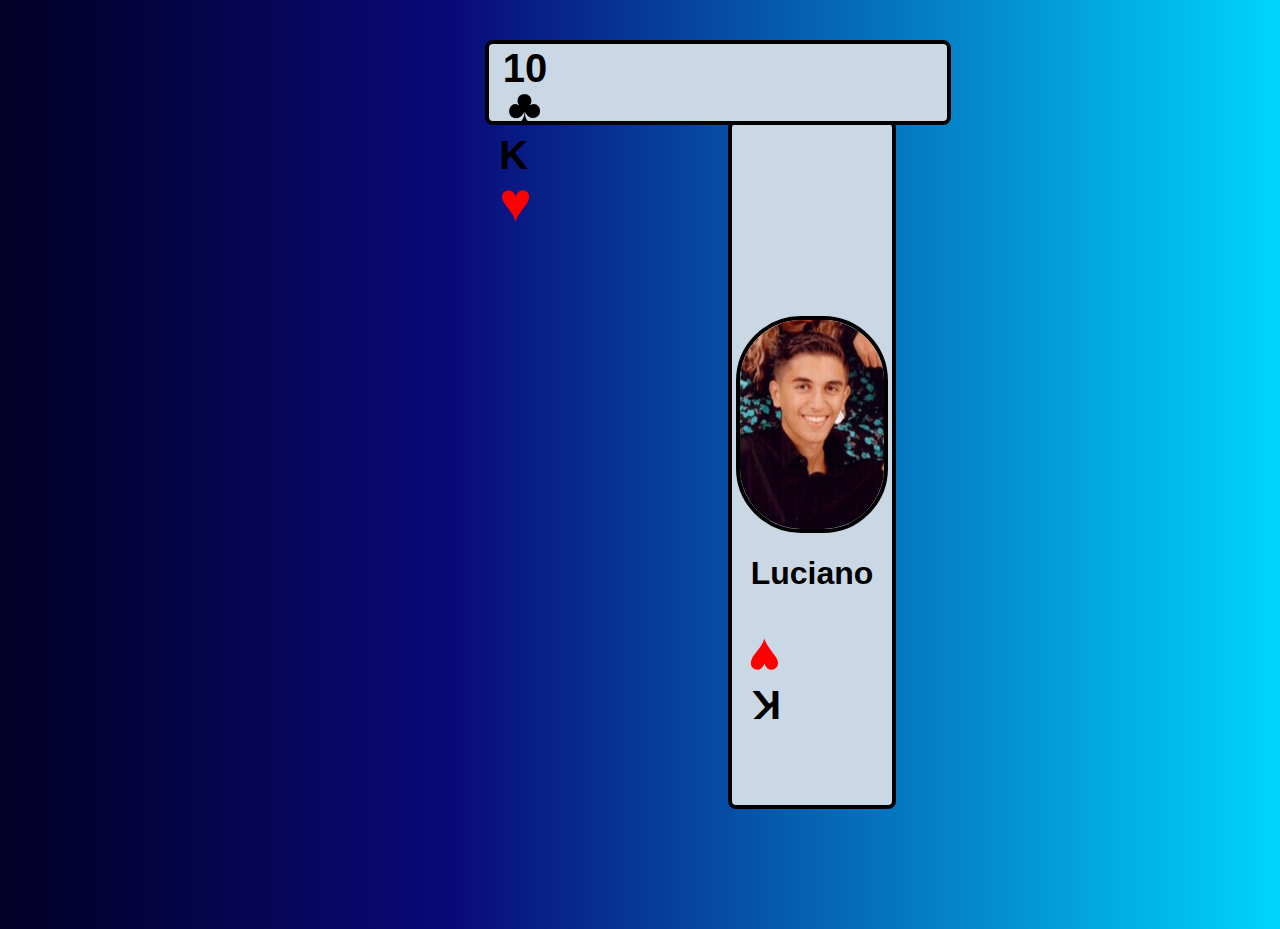
==== visitekaartje/index.html @ 0f0aa776 "nieuwe kaart" ====
<!DOCTYPE html>
<html lang="en">
  <head>
    <meta charset="UTF-8">
    <meta name="viewport" content="width=device-width, initial-scale=1.0">
    <title>FDND Visitekaartje - Luciano</title>
    <link rel="stylesheet" href="css/style.css">
  </head>
  <body>

    <div class="container">
      <div class="content-holder">
        <header>
          <img class="ik" src="assets/image1.jpg">
          <h1>Luciano</h1>
        </header>
      </div>
      
      <div class="icon">
        <h2 class="koning">K</h2>
        <p class="hart">&#x2665;</p>

        <h2 class="koning-rot">K</h2>
        <p class="hart-rot">&#x2665;</p>
        
      </div>
    </div>

    <div class="content-holder-1">
      <h2 class="tien">10</h2>
      <p class="klaveren">&#x2663;</p>
    </div>



	<script src="script.js"></script>
  </body>
</html>
---- visitekaartje/css/style.css ----
.content-holder {
    display: flex;
    justify-content: center;
    padding: 12em 5em;
    border-radius: 8px;
    border: solid 4px;
    background-color: #CAD8E5;
}

.content-holder-1 {
    position: absolute;
    padding: 2.4em 14.3em;
    border-radius: 8px;
    border: solid 4px;
    background-color: #CAD8E5;
    top: 40px;
    left: 37.9%;
}

.container {
    padding: 7em 45em;
}

body {
    font-family: Arial, Helvetica, sans-serif;
    background: rgb(2,0,36);
    background: linear-gradient(90deg, rgba(2,0,36,1) 0%, rgba(9,9,121,1) 35%, rgba(0,212,255,1) 100%);
}

header {
    display: flex;
    align-items: center;
    justify-content: center;
    flex-direction: column;
}

.ik {
    width: 9em;
    border-radius: 65px;
    border: solid 4px black;
}

.hart {
    font-size: 55px;
    position: absolute;
    top: 115px;
    color: red;
    left: 39%;
}

.koning {
    font-size: 40px;
    position: absolute;
    top: 100px;
    left: 39%;
}

.hart-rot {
    font-size: 55px;
    position: absolute;
    bottom: 155px;
    right: 39%;
    color: red;
    transform: rotate(180deg);
}

.koning-rot {
    font-size: 40px;
    position: absolute;
    bottom: 140px;
    right: 39%;
    transform: rotate(180deg);
}

.klaveren {
    font-size: 52px;
    position: absolute;
    top: -19px;
    color: black;
    left: 4%;
}

.tien {
    font-size: 40px;
    position: absolute;
    top: -31px;
    left: 3%;
}
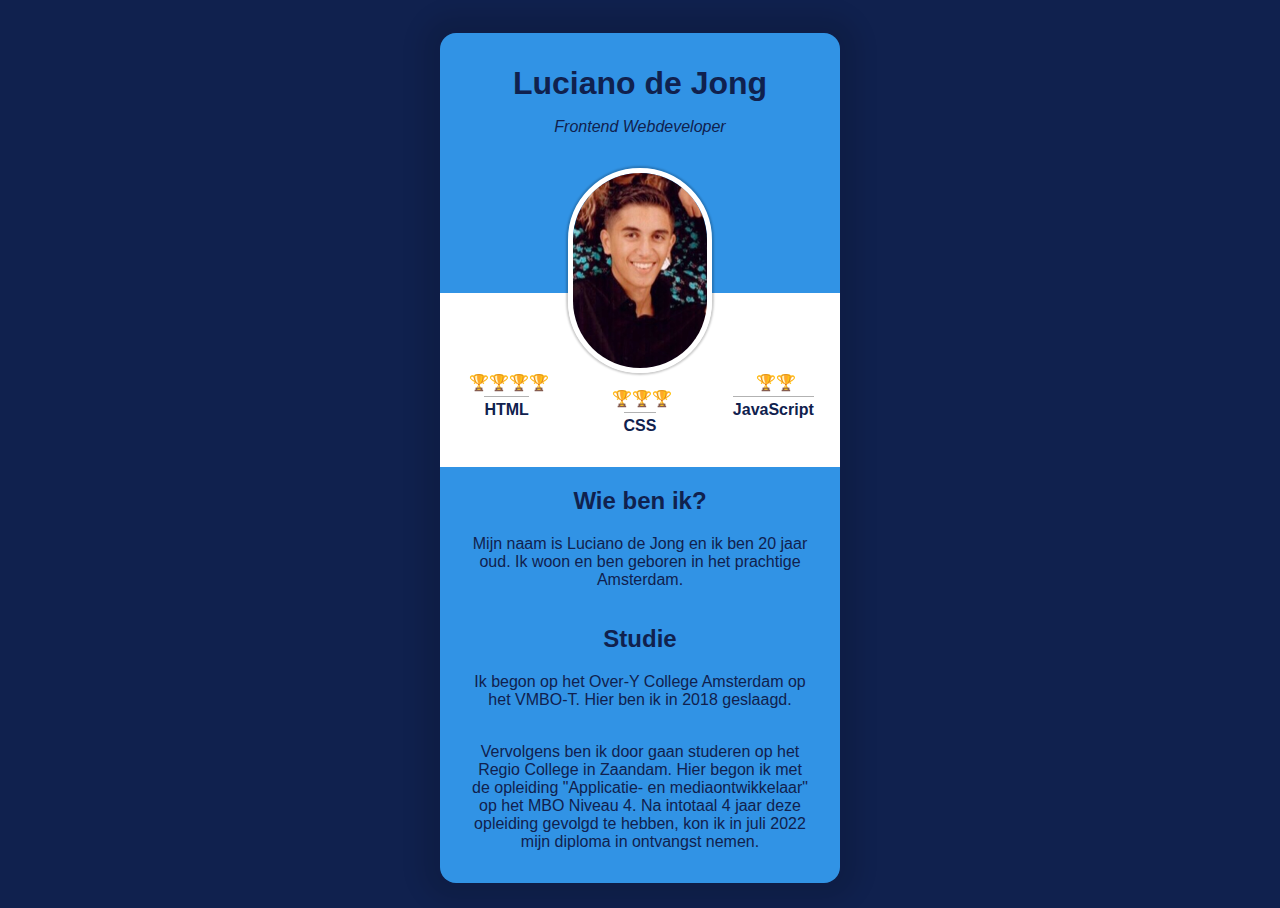
==== commit 7360e401: "nieuwe versie" ====
--- a/visitekaartje/index.html
+++ b/visitekaartje/index.html
@@ -1,38 +1,55 @@
 <!DOCTYPE html>
 <html lang="en">
-  <head>
-    <meta charset="UTF-8">
-    <meta name="viewport" content="width=device-width, initial-scale=1.0">
-    <title>FDND Visitekaartje - Luciano</title>
-    <link rel="stylesheet" href="css/style.css">
-  </head>
-  <body>
+<head>
+  <meta charset="UTF-8">
+  <meta name="viewport" content="width=device-width, initial-scale=1.0">
+  <title>FDND Visitekaartje</title>
+  <link rel="stylesheet" href="./styles/style.css">
+</head>
+<body>
 
-    <div class="container">
-      <div class="content-holder">
-        <header>
-          <img class="ik" src="assets/image1.jpg">
-          <h1>Luciano</h1>
-        </header>
-      </div>
-      
-      <div class="icon">
-        <h2 class="koning">K</h2>
-        <p class="hart">&#x2665;</p>
+<article>
+  <header>
+    <h1>Luciano de Jong</h1>
+    <p><em>Frontend Webdeveloper</em></p>
+    <!-- <button>
+      <svg xmlns="http://www.w3.org/2000/svg" width="24" height="24" viewBox="0 0 24 24" stroke-width="1.5" stroke="#2c3e50" fill="none" stroke-linecap="round" stroke-linejoin="round">
+        <path stroke="none" d="M0 0h24v24H0z" fill="none"/>
+        <path d="M4 8v-2a2 2 0 0 1 2 -2h2" />
+        <path d="M4 16v2a2 2 0 0 0 2 2h2" />
+        <path d="M16 4h2a2 2 0 0 1 2 2v2" />
+        <path d="M16 20h2a2 2 0 0 0 2 -2v-2" />
+      </svg>
 
-        <h2 class="koning-rot">K</h2>
-        <p class="hart-rot">&#x2665;</p>
-        
-      </div>
-    </div>
+      <svg xmlns="http://www.w3.org/2000/svg" width="24" height="24" viewBox="0 0 24 24" stroke-width="1.5" stroke="red" fill="none" stroke-linecap="round" stroke-linejoin="round">
+        <path stroke="none" d="M0 0h24v24H0z" fill="none"/>
+        <path d="M15 19v-2a2 2 0 0 1 2 -2h2" />
+        <path d="M15 5v2a2 2 0 0 0 2 2h2" />
+        <path d="M5 15h2a2 2 0 0 1 2 2v2" />
+        <path d="M5 9h2a2 2 0 0 0 2 -2v-2" />
+      </svg>
+    </button> -->
 
-    <div class="content-holder-1">
-      <h2 class="tien">10</h2>
-      <p class="klaveren">&#x2663;</p>
-    </div>
+  </header>
+  
+  <img src="assets/image1.jpg" alt="Creative Coder">
 
+  <dl>
+    <dt>HTML</dt><dd>🏆🏆🏆🏆</dd>
+    <dt>CSS</dt><dd>🏆🏆🏆</dd>
+    <dt>JavaScript</dt><dd>🏆🏆</dd>
+  </dl>
+  
+    <h2>Wie ben ik?</h2>
+    <p>Mijn naam is Luciano de Jong en ik ben 20 jaar oud. Ik woon en ben geboren in het prachtige Amsterdam.</p>
 
+    <h2>Studie</h2>
+    <p>Ik begon op het Over-Y College Amsterdam op het VMBO-T. Hier ben ik in 2018 geslaagd.</p>
+    <br>
+    <p>Vervolgens ben ik door gaan studeren op het Regio College in Zaandam. Hier begon ik met de opleiding "Applicatie- en mediaontwikkelaar" op het MBO Niveau 4. Na intotaal 4 jaar deze opleiding gevolgd te hebben, kon ik in juli 2022 mijn diploma in ontvangst nemen.</p>
+  
+</article>
 
-	<script src="script.js"></script>
-  </body>
-</html>+  <script src="./scripts/script.js"></script>
+</body>
+</html>
--- a/visitekaartje/styles/style.css
+++ b/visitekaartje/styles/style.css
@@ -0,0 +1,169 @@
+* {
+  box-sizing:border-box;
+}
+
+html {
+  height:100vh;
+}
+
+body {
+  height:100vh;
+  font-family: Arial, Helvetica, sans-serif;
+  display:flex;
+  justify-content:center;
+  align-items:center;
+  color:#10214e;
+  background-color: #10214e;
+}
+
+article {
+  width:50vw;
+  max-width: 25em;
+  min-width:20em;
+  display:flex;
+  flex-direction:column;
+  align-items:center;
+  justify-content:flex-end;
+  background: #3193E5;
+  box-shadow:0 0 20px 20px rgba(0,0,0,.1);
+  border-radius:1rem;
+  position: relative;
+  transition:.25s;
+}
+
+header {
+  display:flex;
+  flex-direction:column;
+  justify-content:center;
+  align-items:center;
+  justify-content:flex-end;
+  
+}
+
+h1 {
+  margin:2rem 0 1rem;
+}
+
+/* button {
+  border:none;
+  position: absolute;
+  right:1rem;
+  top:1rem;
+  width:2.5rem;
+  height:2.5rem;
+  transform: scale(.8);
+  background: rgba(0,239,255,1);
+  border-radius:50%;
+  padding:.25rem;
+  transition:.25s;
+}
+button:focus {
+  outline:none;
+  background:#202592;
+}
+button:focus svg {
+  stroke: rgba(0,239,255,1);
+}
+
+svg {
+  stroke: #4e54c8;
+  position: absolute;
+  top:calc(1.25rem - 12px);
+  left:calc(1.25rem - 12px);
+  transition-delay: .25s;
+}
+button svg:nth-of-type(2) {
+  opacity:0;
+  transition-delay: 0ms;
+} */
+
+img {
+  width:9em;
+  border-radius:10em;
+  border:5px solid #fff;
+  box-shadow:0 0 2px 2px rgba(0,0,0,.2);
+  position:relative;
+  top:2rem;
+  transition:.25s .15s;
+}
+
+dl {
+  width:100%;
+  background: rgb(255,255,255);
+  
+  display:grid;
+  grid-template-columns: 1fr 1fr 1fr;
+  grid-template-areas:
+    "html-dd css-dd js-dd"
+    "html-dt css-dt js-dt"
+    ;
+  justify-items:center;
+  align-items:start;
+  padding:5rem 0 3rem;
+  margin-top: -3rem;
+  margin-bottom: 0;
+  text-align: center;
+}
+
+dt{
+  font-weight: bold;
+  border-top: 1px solid rgba(0,0,0,0.3);
+  padding-top: .25rem;
+  margin-top: .25rem;
+}
+dt:nth-of-type(1){ grid-area: html-dt; }
+dt:nth-of-type(2){ grid-area: css-dt; transform: translateY(1rem);}
+dt:nth-of-type(3){ grid-area: js-dt; }
+
+dd {
+  margin:0;
+  padding-left:.3rem;
+  transition:.25s .3s;
+}
+dd:nth-of-type(2){  
+  transform: translateY(1rem);
+}
+
+p { 
+  margin:0
+}
+
+article > p {
+  padding: 0rem 2rem 1rem;
+  margin-top: 0;
+  text-align:center;
+  border-radius: 0 0 1rem 1rem;
+  width:100%;
+}
+
+article > p:last-child {
+  padding-bottom: 2rem;
+}
+
+/* expand content */
+body.expand {
+  font-size:1.15em;
+}
+
+body.expand article {
+  width:60vw;
+  max-width: 60vw;
+}
+
+body.expand button svg:first-of-type {
+  opacity:0;
+  transition-delay: 0ms;
+}
+
+body.expand button svg:nth-of-type(2) {
+  opacity:1;
+  transition-delay:.25s;
+}
+
+body.expand dd {
+  font-size: 1.75em;
+}
+
+body.expand img {
+  width:15em;
+}
